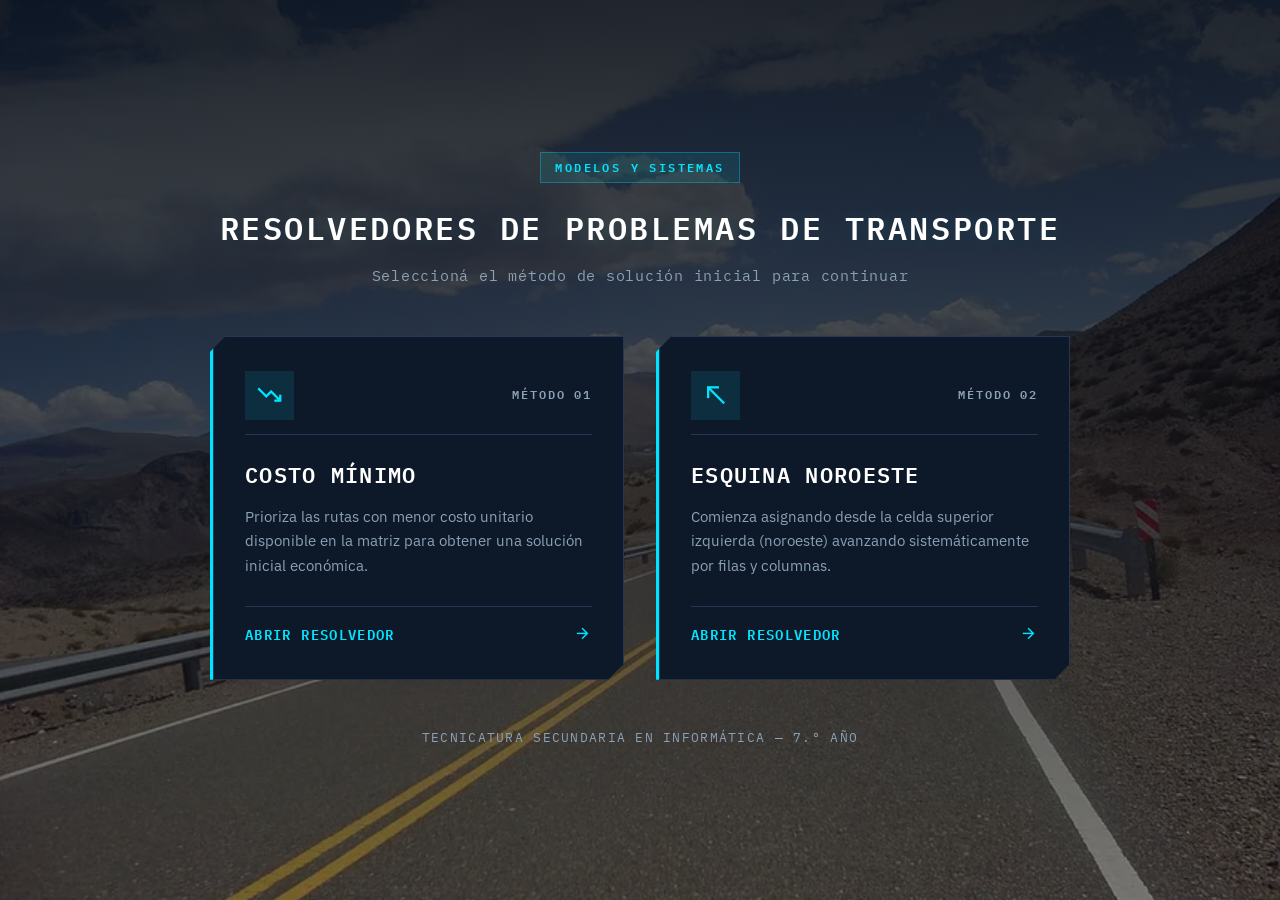
==== index.html @ 710f1478 "Inicializar repositorio con portal y resolvedores de transporte Agrega el resolvedor por método de C" ====
<!DOCTYPE html>
<html lang="es">
<head>
  <meta charset="UTF-8">
  <meta name="viewport" content="width=device-width, initial-scale=1.0">
  <title>Portal | Resolvedores de problemas de transporte</title>
  <link rel="icon" href="resolvedor-costo-minimo/assets/images/truck.png" type="image/png">
  <link rel="preconnect" href="https://fonts.googleapis.com">
  <link href="https://fonts.googleapis.com/css2?family=IBM+Plex+Mono:wght@400;600&family=IBM+Plex+Sans:wght@400;500;600&display=swap" rel="stylesheet">
  <link href="https://fonts.googleapis.com/css2?family=Material+Symbols+Outlined:opsz,wght,FILL,GRAD@24,500,0,0" rel="stylesheet">
  <link rel="stylesheet" href="style.css">
</head>
<body>

<div class="page">
  <header>
    <div class="badge">Modelos y Sistemas</div>
    <h1>Resolvedores de Problemas de Transporte</h1>
    <p>Seleccioná el método de solución inicial para continuar</p>
  </header>

  <main class="portal-grid">
    <a href="resolvedor-costo-minimo/index.html" class="portal-card">
      <div class="card-header">
        <span class="material-symbols-outlined card-icon">trending_down</span>
        <span class="card-tag">MÉTODO 01</span>
      </div>
      <h2>Costo Mínimo</h2>
      <p>Prioriza las rutas con menor costo unitario disponible en la matriz para obtener una solución inicial económica.</p>
      <div class="card-action">
        <span>Abrir resolvedor</span>
        <span class="material-symbols-outlined">arrow_forward</span>
      </div>
    </a>

    <a href="resolvedor-esquina-noroeste/index.html" class="portal-card">
      <div class="card-header">
        <span class="material-symbols-outlined card-icon">north_west</span>
        <span class="card-tag">MÉTODO 02</span>
      </div>
      <h2>Esquina Noroeste</h2>
      <p>Comienza asignando desde la celda superior izquierda (noroeste) avanzando sistemáticamente por filas y columnas.</p>
      <div class="card-action">
        <span>Abrir resolvedor</span>
        <span class="material-symbols-outlined">arrow_forward</span>
      </div>
    </a>
  </main>

  <footer>
    <span>Tecnicatura Secundaria en Informática — 7.º Año</span>
  </footer>
</div>

</body>
</html>
---- style.css ----
*, *::before, *::after {
  box-sizing: border-box;
  margin: 0;
  padding: 0;
}

:root {
  --bg-void: #050b14;
  --bg-panel: #0d1829;
  --bg-cell: #15243b;
  --border-line: #223854;

  --cyan-bright: #00e5ff;
  --cyan-dim: rgba(0, 229, 255, 0.1);
  --orange-alert: #ff7300;
  --orange-dim: rgba(255, 115, 0, 0.15);

  --text-pure: #ffffff;
  --text-muted: #8ba1b5;

  --font-sans: 'IBM Plex Sans', sans-serif;
  --font-mono: 'IBM Plex Mono', monospace;
}

body {
  font-family: var(--font-sans);
  background-color: var(--bg-void);
  color: var(--text-pure);
  min-height: 100vh;
  display: flex;
  align-items: center;
  justify-content: center;
  padding: 3rem 1.5rem;
  line-height: 1.6;
  background-image:
    linear-gradient(rgba(5, 11, 20, 0.88), rgba(5, 11, 20, 0.45)),
    url('resolvedor-costo-minimo/assets/images/background.webp'),
    linear-gradient(rgba(0, 229, 255, 0.03) 1px, transparent 1px),
    linear-gradient(90deg, rgba(0, 229, 255, 0.03) 1px, transparent 1px);
  background-size: 100% 100%, cover, 40px 40px, 40px 40px;
  background-position: center, center, center top;
  background-repeat: no-repeat, no-repeat, repeat, repeat;
}

.page {
  width: 100%;
  max-width: 860px;
  margin: 0 auto;
}

header {
  text-align: center;
  margin-bottom: 3rem;
}

.badge {
  display: inline-block;
  font-family: var(--font-mono);
  font-size: 0.75rem;
  font-weight: 600;
  text-transform: uppercase;
  letter-spacing: 0.2em;
  color: var(--cyan-bright);
  background: var(--cyan-dim);
  border: 1px solid rgba(0, 229, 255, 0.3);
  padding: 5px 14px;
  margin-bottom: 1.2rem;
}

header h1 {
  font-family: var(--font-mono);
  font-size: 2rem;
  font-weight: 600;
  color: var(--text-pure);
  text-transform: uppercase;
  letter-spacing: 0.08em;
  text-shadow: 0 0 20px var(--cyan-dim);
}

header p {
  font-family: var(--font-mono);
  font-size: 0.95rem;
  color: var(--text-muted);
  margin-top: 10px;
  letter-spacing: 0.05em;
}

.portal-grid {
  display: grid;
  grid-template-columns: repeat(2, 1fr);
  gap: 2rem;
}

@media (max-width: 700px) {
  .portal-grid {
    grid-template-columns: 1fr;
  }
  header h1 {
    font-size: 1.5rem;
  }
}

.portal-card {
  display: flex;
  flex-direction: column;
  text-decoration: none;
  color: inherit;
  background: var(--bg-panel);
  padding: 2.2rem 2rem;
  clip-path: polygon(16px 0, 100% 0, 100% calc(100% - 16px), calc(100% - 16px) 100%, 0 100%, 0 16px);
  border-left: 3px solid var(--cyan-bright);
  position: relative;
  transition: transform 0.2s ease, background-color 0.2s ease, border-color 0.2s ease;
}

.portal-card::after {
  content: "";
  position: absolute;
  inset: 0;
  border: 1px solid var(--border-line);
  pointer-events: none;
  transition: border-color 0.2s ease;
}

.portal-card:hover {
  transform: translateY(-4px);
  background: var(--bg-cell);
  border-left-color: var(--orange-alert);
}

.portal-card:hover::after {
  border-color: rgba(0, 229, 255, 0.45);
}

.card-header {
  display: flex;
  align-items: center;
  justify-content: space-between;
  margin-bottom: 1.4rem;
  padding-bottom: 0.9rem;
  border-bottom: 1px solid var(--border-line);
}

.card-icon {
  font-size: 1.8rem;
  color: var(--cyan-bright);
  background: var(--cyan-dim);
  padding: 10px;
  transition: color 0.2s ease, background-color 0.2s ease;
}

.portal-card:hover .card-icon {
  color: var(--orange-alert);
  background: var(--orange-dim);
}

.card-tag {
  font-family: var(--font-mono);
  font-size: 0.78rem;
  font-weight: 600;
  letter-spacing: 0.15em;
  color: var(--text-muted);
}

.portal-card h2 {
  font-family: var(--font-mono);
  font-size: 1.35rem;
  font-weight: 600;
  text-transform: uppercase;
  letter-spacing: 0.06em;
  color: var(--text-pure);
  margin-bottom: 0.75rem;
}

.portal-card p {
  font-size: 0.95rem;
  color: var(--text-muted);
  flex-grow: 1;
  margin-bottom: 1.8rem;
}

.card-action {
  display: flex;
  align-items: center;
  justify-content: space-between;
  font-family: var(--font-mono);
  font-size: 0.85rem;
  font-weight: 600;
  text-transform: uppercase;
  letter-spacing: 0.1em;
  color: var(--cyan-bright);
  padding-top: 1rem;
  border-top: 1px solid var(--border-line);
  transition: color 0.2s ease;
}

.portal-card:hover .card-action {
  color: var(--orange-alert);
}

.card-action .material-symbols-outlined {
  font-size: 1.2rem;
  transition: transform 0.2s ease;
}

.portal-card:hover .card-action .material-symbols-outlined {
  transform: translateX(4px);
}

footer {
  margin-top: 3rem;
  text-align: center;
  font-family: var(--font-mono);
  font-size: 0.8rem;
  color: var(--text-muted);
  letter-spacing: 0.1em;
  text-transform: uppercase;
}
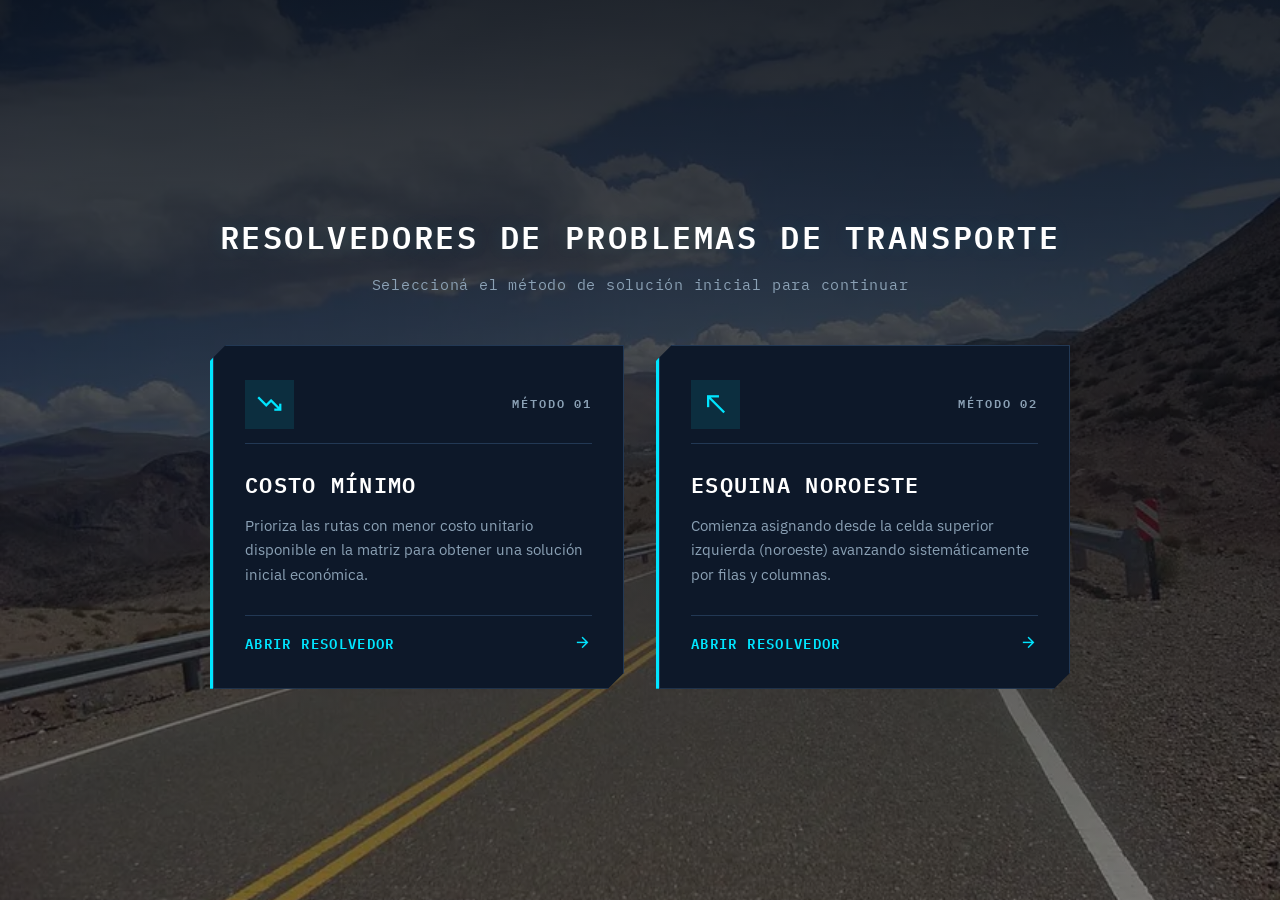
==== commit 24c78c13: "Centralizar documentación en la raíz y optimizar ambos resolvedores Unifica LICENSE y README con bad" ====
--- a/index.html
+++ b/index.html
@@ -14,7 +14,6 @@
 
 <div class="page">
   <header>
-    <div class="badge">Modelos y Sistemas</div>
     <h1>Resolvedores de Problemas de Transporte</h1>
     <p>Seleccioná el método de solución inicial para continuar</p>
   </header>
@@ -46,10 +45,6 @@
       </div>
     </a>
   </main>
-
-  <footer>
-    <span>Tecnicatura Secundaria en Informática — 7.º Año</span>
-  </footer>
 </div>
 
 </body>
--- a/style.css
+++ b/style.css
@@ -51,20 +51,6 @@
 header {
   text-align: center;
   margin-bottom: 3rem;
-}
-
-.badge {
-  display: inline-block;
-  font-family: var(--font-mono);
-  font-size: 0.75rem;
-  font-weight: 600;
-  text-transform: uppercase;
-  letter-spacing: 0.2em;
-  color: var(--cyan-bright);
-  background: var(--cyan-dim);
-  border: 1px solid rgba(0, 229, 255, 0.3);
-  padding: 5px 14px;
-  margin-bottom: 1.2rem;
 }
 
 header h1 {
@@ -206,13 +192,3 @@
 .portal-card:hover .card-action .material-symbols-outlined {
   transform: translateX(4px);
 }
-
-footer {
-  margin-top: 3rem;
-  text-align: center;
-  font-family: var(--font-mono);
-  font-size: 0.8rem;
-  color: var(--text-muted);
-  letter-spacing: 0.1em;
-  text-transform: uppercase;
-}
